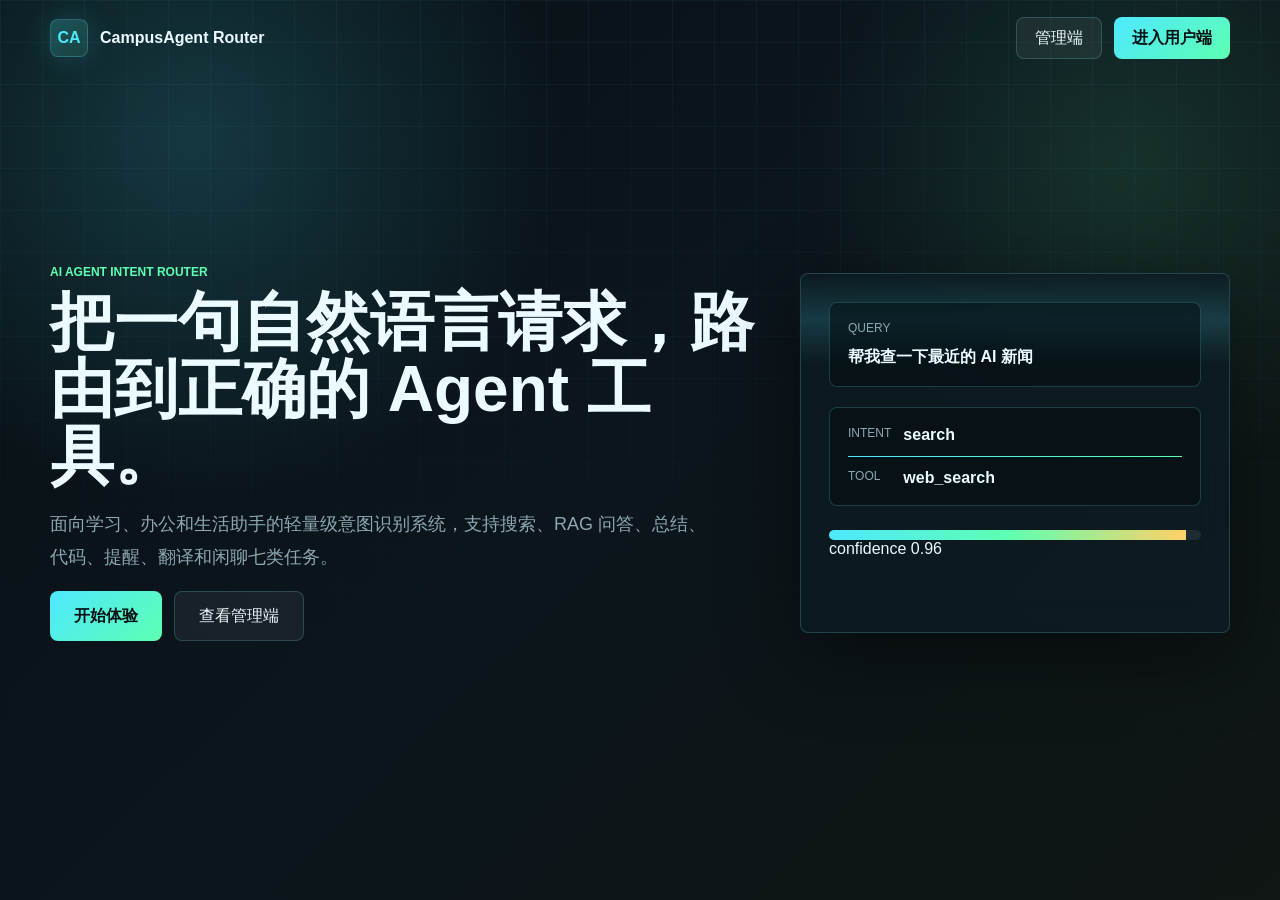
==== index.html @ 3ddf8c29 "Initial CampusAgent Router project" ====
<!doctype html>
<html lang="zh-CN">
<head>
  <meta charset="utf-8">
  <meta name="viewport" content="width=device-width, initial-scale=1">
  <title>CampusAgent Router</title>
  <link rel="stylesheet" href="web/styles.css">
</head>
<body>
  <main class="shell landing">
    <nav class="topbar">
      <div class="brand">
        <span class="brand-mark">CA</span>
        <span>CampusAgent Router</span>
      </div>
      <div class="nav-actions">
        <a class="ghost-link" href="admin.html">管理端</a>
        <a class="primary-link" href="user.html">进入用户端</a>
      </div>
    </nav>

    <section class="hero-grid">
      <div class="hero-copy">
        <p class="eyebrow">AI Agent Intent Router</p>
        <h1>把一句自然语言请求，路由到正确的 Agent 工具。</h1>
        <p class="hero-text">
          面向学习、办公和生活助手的轻量级意图识别系统，支持搜索、RAG 问答、总结、代码、提醒、翻译和闲聊七类任务。
        </p>
        <div class="hero-actions">
          <a class="primary-link large" href="user.html">开始体验</a>
          <a class="ghost-link large" href="admin.html">查看管理端</a>
        </div>
      </div>

      <div class="signal-board" aria-label="router preview">
        <div class="scanline"></div>
        <div class="chip-row">
          <span>query</span>
          <strong>帮我查一下最近的 AI 新闻</strong>
        </div>
        <div class="route-flow">
          <span>Intent</span>
          <b>search</b>
          <i></i>
          <span>Tool</span>
          <b>web_search</b>
        </div>
        <div class="meter">
          <span style="width:96%"></span>
        </div>
        <p>confidence 0.96</p>
      </div>
    </section>
  </main>
</body>
</html>
---- web/styles.css ----
:root {
  color-scheme: dark;
  --bg: #071014;
  --panel: rgba(13, 27, 34, 0.86);
  --panel-strong: #10232b;
  --text: #ecfbff;
  --muted: #8ba8b2;
  --line: rgba(115, 238, 255, 0.2);
  --cyan: #4ee8ff;
  --green: #5dffb1;
  --amber: #ffd166;
  --red: #ff6b8a;
  --shadow: 0 24px 80px rgba(0, 0, 0, 0.45);
}

* {
  box-sizing: border-box;
}

body {
  margin: 0;
  min-height: 100vh;
  font-family: "Segoe UI", "Microsoft YaHei", Arial, sans-serif;
  background:
    radial-gradient(circle at 15% 15%, rgba(78, 232, 255, 0.18), transparent 28%),
    radial-gradient(circle at 88% 18%, rgba(93, 255, 177, 0.12), transparent 24%),
    linear-gradient(135deg, #071014 0%, #0b151c 46%, #101614 100%);
  color: var(--text);
}

body::before {
  content: "";
  position: fixed;
  inset: 0;
  pointer-events: none;
  background-image:
    linear-gradient(rgba(78, 232, 255, 0.05) 1px, transparent 1px),
    linear-gradient(90deg, rgba(78, 232, 255, 0.05) 1px, transparent 1px);
  background-size: 42px 42px;
  mask-image: linear-gradient(to bottom, black, transparent 85%);
}

a {
  color: inherit;
  text-decoration: none;
}

button,
textarea {
  font: inherit;
}

.shell {
  width: min(1180px, calc(100% - 32px));
  margin: 0 auto;
}

.topbar {
  min-height: 76px;
  display: flex;
  align-items: center;
  justify-content: space-between;
  gap: 18px;
}

.brand {
  display: inline-flex;
  align-items: center;
  gap: 12px;
  font-weight: 800;
}

.brand-mark {
  width: 38px;
  height: 38px;
  display: grid;
  place-items: center;
  border: 1px solid var(--line);
  background: linear-gradient(135deg, rgba(78, 232, 255, 0.24), rgba(93, 255, 177, 0.12));
  color: var(--cyan);
  box-shadow: 0 0 28px rgba(78, 232, 255, 0.16);
  border-radius: 8px;
}

.nav-actions,
.hero-actions,
.control-row {
  display: flex;
  align-items: center;
  gap: 12px;
  flex-wrap: wrap;
}

.primary-link,
.ghost-link,
.primary-button,
.secondary-button {
  min-height: 42px;
  border-radius: 8px;
  padding: 0 18px;
  display: inline-flex;
  align-items: center;
  justify-content: center;
  border: 1px solid var(--line);
  cursor: pointer;
}

.primary-link,
.primary-button {
  border: 0;
  color: #041013;
  background: linear-gradient(135deg, var(--cyan), var(--green));
  font-weight: 800;
}

.ghost-link,
.secondary-button {
  color: var(--text);
  background: rgba(255, 255, 255, 0.06);
}

.large {
  min-height: 50px;
  padding-inline: 24px;
}

.landing {
  min-height: 100vh;
}

.hero-grid {
  min-height: calc(100vh - 100px);
  display: grid;
  grid-template-columns: minmax(0, 1fr) 430px;
  gap: 38px;
  align-items: center;
  padding-bottom: 46px;
}

.eyebrow {
  margin: 0 0 10px;
  color: var(--green);
  font-size: 12px;
  font-weight: 800;
  letter-spacing: 0;
  text-transform: uppercase;
}

h1,
h2,
p {
  margin-top: 0;
}

.hero-copy h1,
.console-panel h1,
.admin-head h1 {
  margin-bottom: 18px;
  font-size: clamp(32px, 6vw, 64px);
  line-height: 1.05;
  letter-spacing: 0;
}

.console-panel h1,
.admin-head h1 {
  font-size: clamp(26px, 4vw, 44px);
}

.hero-text {
  max-width: 660px;
  color: var(--muted);
  font-size: 18px;
  line-height: 1.8;
}

.signal-board,
.console-panel,
.quick-panel,
.metric-card,
.ops-panel {
  border: 1px solid var(--line);
  background: var(--panel);
  box-shadow: var(--shadow);
  border-radius: 8px;
  backdrop-filter: blur(18px);
}

.signal-board {
  position: relative;
  overflow: hidden;
  min-height: 360px;
  padding: 28px;
}

.scanline {
  position: absolute;
  inset: 0;
  background: linear-gradient(to bottom, transparent, rgba(78, 232, 255, 0.16), transparent);
  height: 90px;
  animation: scan 4s infinite linear;
}

@keyframes scan {
  from { transform: translateY(-120px); }
  to { transform: translateY(390px); }
}

.chip-row,
.route-flow {
  position: relative;
  display: grid;
  gap: 12px;
  padding: 18px;
  border: 1px solid var(--line);
  background: rgba(3, 12, 16, 0.52);
  border-radius: 8px;
}

.chip-row span,
.route-flow span,
.result-main span,
.metric-card span {
  color: var(--muted);
  font-size: 12px;
  text-transform: uppercase;
}

.route-flow {
  margin-top: 20px;
  grid-template-columns: auto 1fr;
}

.route-flow i {
  grid-column: 1 / -1;
  height: 1px;
  background: linear-gradient(90deg, var(--cyan), var(--green));
}

.meter {
  margin-top: 24px;
  height: 10px;
  background: rgba(255, 255, 255, 0.08);
  border-radius: 999px;
  overflow: hidden;
}

.meter span {
  display: block;
  height: 100%;
  background: linear-gradient(90deg, var(--cyan), var(--green), var(--amber));
}

.workspace {
  display: grid;
  grid-template-columns: 260px minmax(0, 1fr);
  gap: 18px;
  padding: 18px 0 48px;
}

.quick-panel,
.console-panel,
.admin-layout {
  padding: 22px;
}

.quick-panel h2,
.ops-panel h2 {
  font-size: 18px;
}

.sample {
  width: 100%;
  min-height: 44px;
  margin-bottom: 10px;
  text-align: left;
  color: var(--text);
  background: rgba(255, 255, 255, 0.05);
  border: 1px solid transparent;
  border-radius: 8px;
  padding: 0 14px;
  cursor: pointer;
}

.sample.active,
.sample:hover {
  border-color: var(--cyan);
  background: rgba(78, 232, 255, 0.12);
}

.panel-head {
  display: flex;
  justify-content: space-between;
  gap: 16px;
  align-items: flex-start;
}

.status-badge {
  border: 1px solid var(--line);
  color: var(--green);
  background: rgba(93, 255, 177, 0.08);
  padding: 8px 10px;
  border-radius: 8px;
  white-space: nowrap;
}

textarea {
  width: 100%;
  resize: vertical;
  min-height: 138px;
  color: var(--text);
  background: rgba(0, 0, 0, 0.28);
  border: 1px solid var(--line);
  border-radius: 8px;
  padding: 16px;
  outline: none;
}

textarea:focus {
  border-color: var(--cyan);
  box-shadow: 0 0 0 3px rgba(78, 232, 255, 0.12);
}

.control-row {
  margin: 14px 0 18px;
}

.primary-button,
.secondary-button {
  min-width: 120px;
}

.result-grid,
.metric-grid,
.admin-grid {
  display: grid;
  gap: 14px;
}

.result-grid {
  grid-template-columns: repeat(3, 1fr);
}

.result-main {
  padding: 16px;
  border: 1px solid var(--line);
  background: rgba(255, 255, 255, 0.05);
  border-radius: 8px;
}

.result-main strong {
  display: block;
  margin-top: 8px;
  font-size: 24px;
  color: var(--cyan);
  overflow-wrap: anywhere;
}

.reason-box {
  margin: 14px 0;
  padding: 16px;
  border-left: 3px solid var(--green);
  background: rgba(93, 255, 177, 0.08);
  color: #dffdf0;
}

.score-list {
  display: grid;
  gap: 10px;
}

.score-row {
  display: grid;
  grid-template-columns: 105px 1fr 60px;
  gap: 12px;
  align-items: center;
  color: var(--muted);
}

.score-bar {
  height: 8px;
  border-radius: 999px;
  background: rgba(255, 255, 255, 0.08);
  overflow: hidden;
}

.score-bar span {
  display: block;
  height: 100%;
  background: linear-gradient(90deg, var(--cyan), var(--green));
}

.admin-layout {
  margin-bottom: 48px;
}

.metric-grid {
  grid-template-columns: repeat(4, 1fr);
  margin: 22px 0;
}

.metric-card {
  padding: 18px;
}

.metric-card strong {
  display: block;
  margin: 10px 0;
  font-size: 34px;
  color: var(--green);
}

.metric-card p {
  color: var(--muted);
  line-height: 1.5;
}

.admin-grid {
  grid-template-columns: 1.1fr 0.9fr;
}

.ops-panel {
  padding: 20px;
}

.route-item {
  display: grid;
  grid-template-columns: 110px 1fr;
  gap: 12px;
  padding: 12px 0;
  border-bottom: 1px solid rgba(255, 255, 255, 0.08);
}

.route-item:last-child {
  border-bottom: 0;
}

.route-item b {
  color: var(--cyan);
}

pre {
  margin: 0;
  overflow-x: auto;
  padding: 16px;
  background: rgba(0, 0, 0, 0.28);
  border: 1px solid var(--line);
  border-radius: 8px;
}

@media (max-width: 860px) {
  .hero-grid,
  .workspace,
  .admin-grid,
  .metric-grid {
    grid-template-columns: 1fr;
  }

  .topbar,
  .panel-head {
    align-items: flex-start;
    flex-direction: column;
  }

  .result-grid {
    grid-template-columns: 1fr;
  }
}
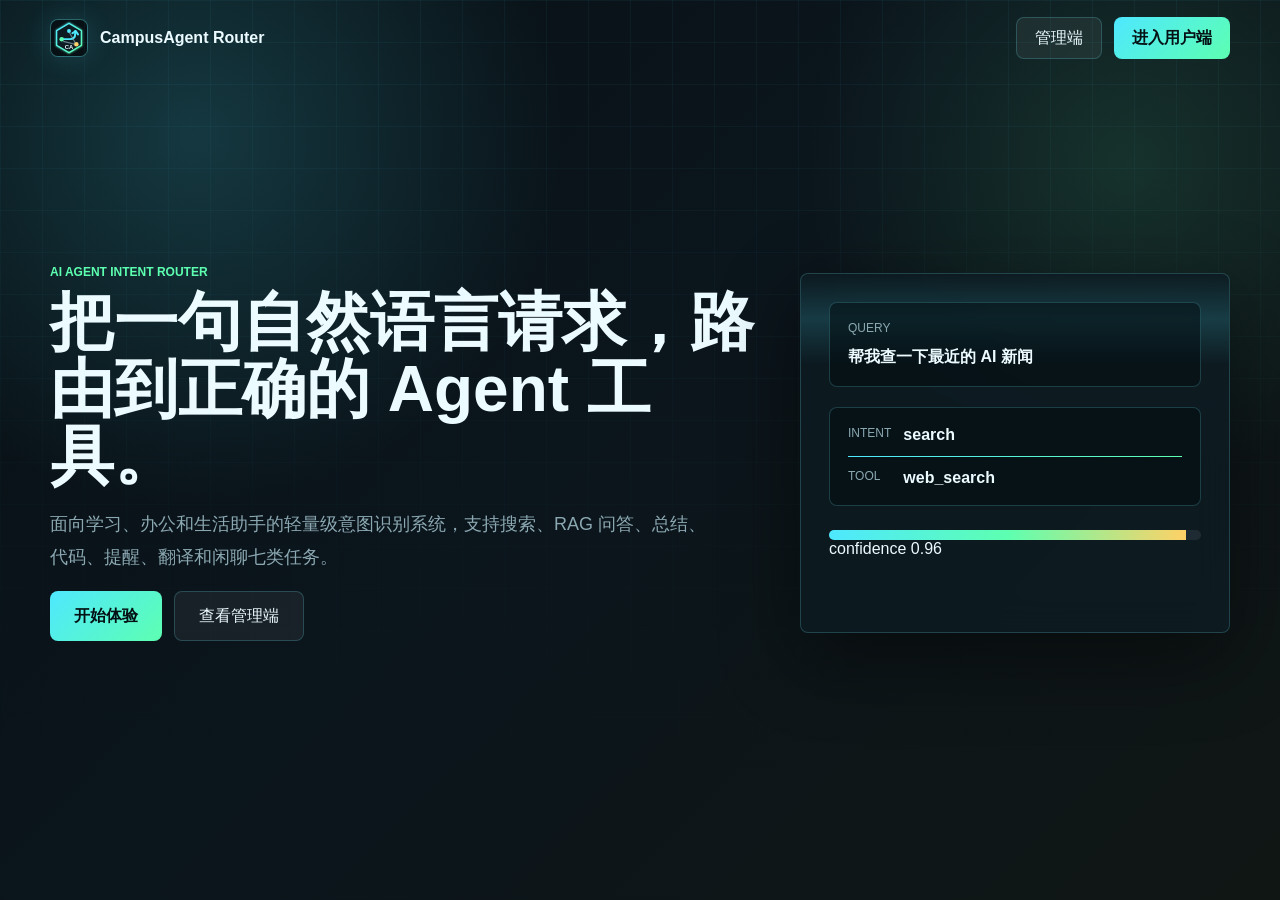
==== commit b21854a9: "Move telemetry to admin dashboard" ====
--- a/index.html
+++ b/index.html
@@ -4,13 +4,14 @@
   <meta charset="utf-8">
   <meta name="viewport" content="width=device-width, initial-scale=1">
   <title>CampusAgent Router</title>
+  <link rel="icon" href="web/logo.svg" type="image/svg+xml">
   <link rel="stylesheet" href="web/styles.css">
 </head>
 <body>
   <main class="shell landing">
     <nav class="topbar">
       <div class="brand">
-        <span class="brand-mark">CA</span>
+        <span class="brand-mark"><img src="web/logo.svg" alt=""></span>
         <span>CampusAgent Router</span>
       </div>
       <div class="nav-actions">
--- a/web/styles.css
+++ b/web/styles.css
@@ -82,6 +82,12 @@
   border-radius: 8px;
 }
 
+.brand-mark img {
+  width: 100%;
+  height: 100%;
+  display: block;
+}
+
 .nav-actions,
 .hero-actions,
 .control-row {
@@ -320,6 +326,31 @@
   box-shadow: 0 0 0 3px rgba(78, 232, 255, 0.12);
 }
 
+.context-tools {
+  display: flex;
+  align-items: center;
+  justify-content: space-between;
+  gap: 14px;
+  margin: 14px 0 10px;
+  color: var(--muted);
+}
+
+.context-tools label {
+  display: block;
+  color: var(--text);
+  font-weight: 800;
+}
+
+.context-tools p {
+  margin: 4px 0 0;
+  font-size: 13px;
+}
+
+.context-tools input {
+  max-width: 240px;
+  color: var(--muted);
+}
+
 .control-row {
   margin: 14px 0 18px;
 }
@@ -329,6 +360,12 @@
   min-width: 120px;
 }
 
+.compact {
+  min-width: auto;
+  min-height: 36px;
+  padding-inline: 12px;
+}
+
 .result-grid,
 .metric-grid,
 .admin-grid {
@@ -337,7 +374,7 @@
 }
 
 .result-grid {
-  grid-template-columns: repeat(3, 1fr);
+  grid-template-columns: repeat(2, 1fr);
 }
 
 .result-main {
@@ -368,6 +405,10 @@
   gap: 10px;
 }
 
+.admin-score-list {
+  margin-top: 16px;
+}
+
 .score-row {
   display: grid;
   grid-template-columns: 105px 1fr 60px;
@@ -389,6 +430,59 @@
   background: linear-gradient(90deg, var(--cyan), var(--green));
 }
 
+.execution-panel {
+  margin-top: 18px;
+  border: 1px solid var(--line);
+  background: rgba(0, 0, 0, 0.22);
+  border-radius: 8px;
+  overflow: hidden;
+}
+
+.execution-head {
+  min-height: 46px;
+  display: flex;
+  align-items: center;
+  justify-content: space-between;
+  padding: 0 16px;
+  border-bottom: 1px solid var(--line);
+}
+
+.execution-head span {
+  color: var(--muted);
+  text-transform: uppercase;
+  font-size: 12px;
+}
+
+.execution-head b {
+  color: var(--green);
+}
+
+.answer-box {
+  min-height: 110px;
+  padding: 16px;
+  white-space: pre-wrap;
+  line-height: 1.7;
+}
+
+.action-list {
+  display: flex;
+  gap: 10px;
+  flex-wrap: wrap;
+  padding: 0 16px 16px;
+}
+
+.action-button {
+  min-height: 38px;
+  display: inline-flex;
+  align-items: center;
+  border: 1px solid var(--line);
+  background: rgba(78, 232, 255, 0.1);
+  color: var(--text);
+  border-radius: 8px;
+  padding: 0 14px;
+  cursor: pointer;
+}
+
 .admin-layout {
   margin-bottom: 48px;
 }
@@ -418,8 +512,75 @@
   grid-template-columns: 1.1fr 0.9fr;
 }
 
+.monitor-grid {
+  margin-bottom: 14px;
+}
+
 .ops-panel {
   padding: 20px;
+}
+
+.ops-head {
+  display: flex;
+  align-items: center;
+  justify-content: space-between;
+  gap: 12px;
+}
+
+.ops-head h2 {
+  margin-bottom: 0;
+}
+
+.monitor-current {
+  margin-top: 16px;
+  padding: 14px;
+  border: 1px solid var(--line);
+  background: rgba(255, 255, 255, 0.05);
+  border-radius: 8px;
+}
+
+.monitor-current span {
+  display: block;
+  color: var(--muted);
+  font-size: 12px;
+  text-transform: uppercase;
+  margin-bottom: 8px;
+}
+
+.monitor-current strong {
+  display: block;
+  line-height: 1.5;
+  overflow-wrap: anywhere;
+}
+
+.event-log {
+  display: grid;
+  gap: 10px;
+  max-height: 360px;
+  overflow: auto;
+}
+
+.event-item {
+  padding: 12px;
+  border: 1px solid rgba(115, 238, 255, 0.16);
+  background: rgba(255, 255, 255, 0.04);
+  border-radius: 8px;
+}
+
+.event-item b {
+  color: var(--cyan);
+}
+
+.event-item span {
+  color: var(--muted);
+  font-size: 12px;
+}
+
+.event-item p {
+  margin: 6px 0 0;
+  color: var(--text);
+  line-height: 1.45;
+  overflow-wrap: anywhere;
 }
 
 .route-item {
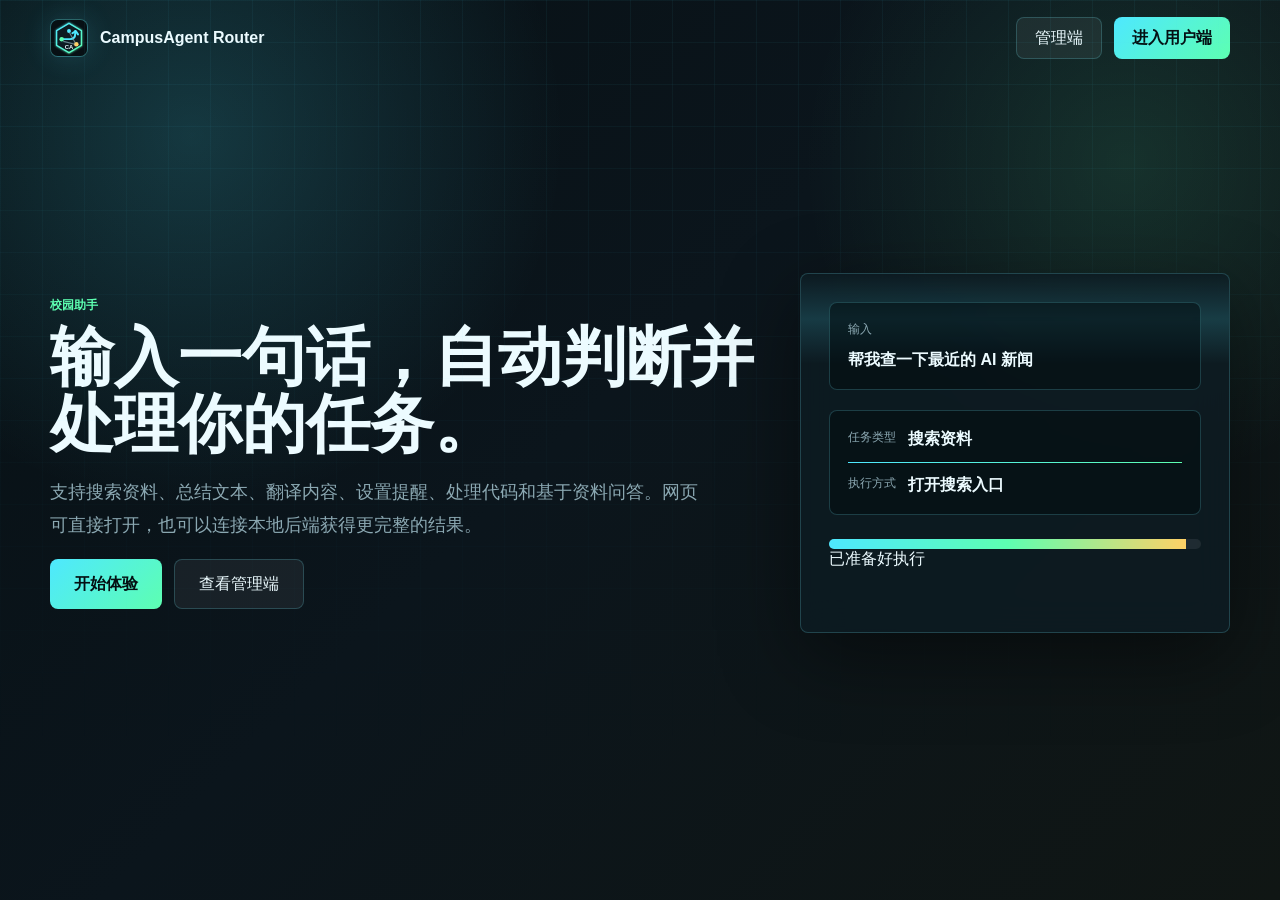
==== commit 767792ec: "Simplify visitor-facing Chinese copy" ====
--- a/index.html
+++ b/index.html
@@ -22,10 +22,10 @@
 
     <section class="hero-grid">
       <div class="hero-copy">
-        <p class="eyebrow">AI Agent Intent Router</p>
-        <h1>把一句自然语言请求，路由到正确的 Agent 工具。</h1>
+        <p class="eyebrow">校园助手</p>
+        <h1>输入一句话，自动判断并处理你的任务。</h1>
         <p class="hero-text">
-          面向学习、办公和生活助手的轻量级意图识别系统，支持搜索、RAG 问答、总结、代码、提醒、翻译和闲聊七类任务。
+          支持搜索资料、总结文本、翻译内容、设置提醒、处理代码和基于资料问答。网页可直接打开，也可以连接本地后端获得更完整的结果。
         </p>
         <div class="hero-actions">
           <a class="primary-link large" href="user.html">开始体验</a>
@@ -33,23 +33,23 @@
         </div>
       </div>
 
-      <div class="signal-board" aria-label="router preview">
+      <div class="signal-board" aria-label="任务处理示例">
         <div class="scanline"></div>
         <div class="chip-row">
-          <span>query</span>
+          <span>输入</span>
           <strong>帮我查一下最近的 AI 新闻</strong>
         </div>
         <div class="route-flow">
-          <span>Intent</span>
-          <b>search</b>
+          <span>任务类型</span>
+          <b>搜索资料</b>
           <i></i>
-          <span>Tool</span>
-          <b>web_search</b>
+          <span>执行方式</span>
+          <b>打开搜索入口</b>
         </div>
         <div class="meter">
           <span style="width:96%"></span>
         </div>
-        <p>confidence 0.96</p>
+        <p>已准备好执行</p>
       </div>
     </section>
   </main>
--- a/web/styles.css
+++ b/web/styles.css
@@ -553,6 +553,13 @@
   overflow-wrap: anywhere;
 }
 
+.monitor-note {
+  margin: 12px 0 0;
+  color: var(--muted);
+  font-size: 13px;
+  line-height: 1.55;
+}
+
 .event-log {
   display: grid;
   gap: 10px;
